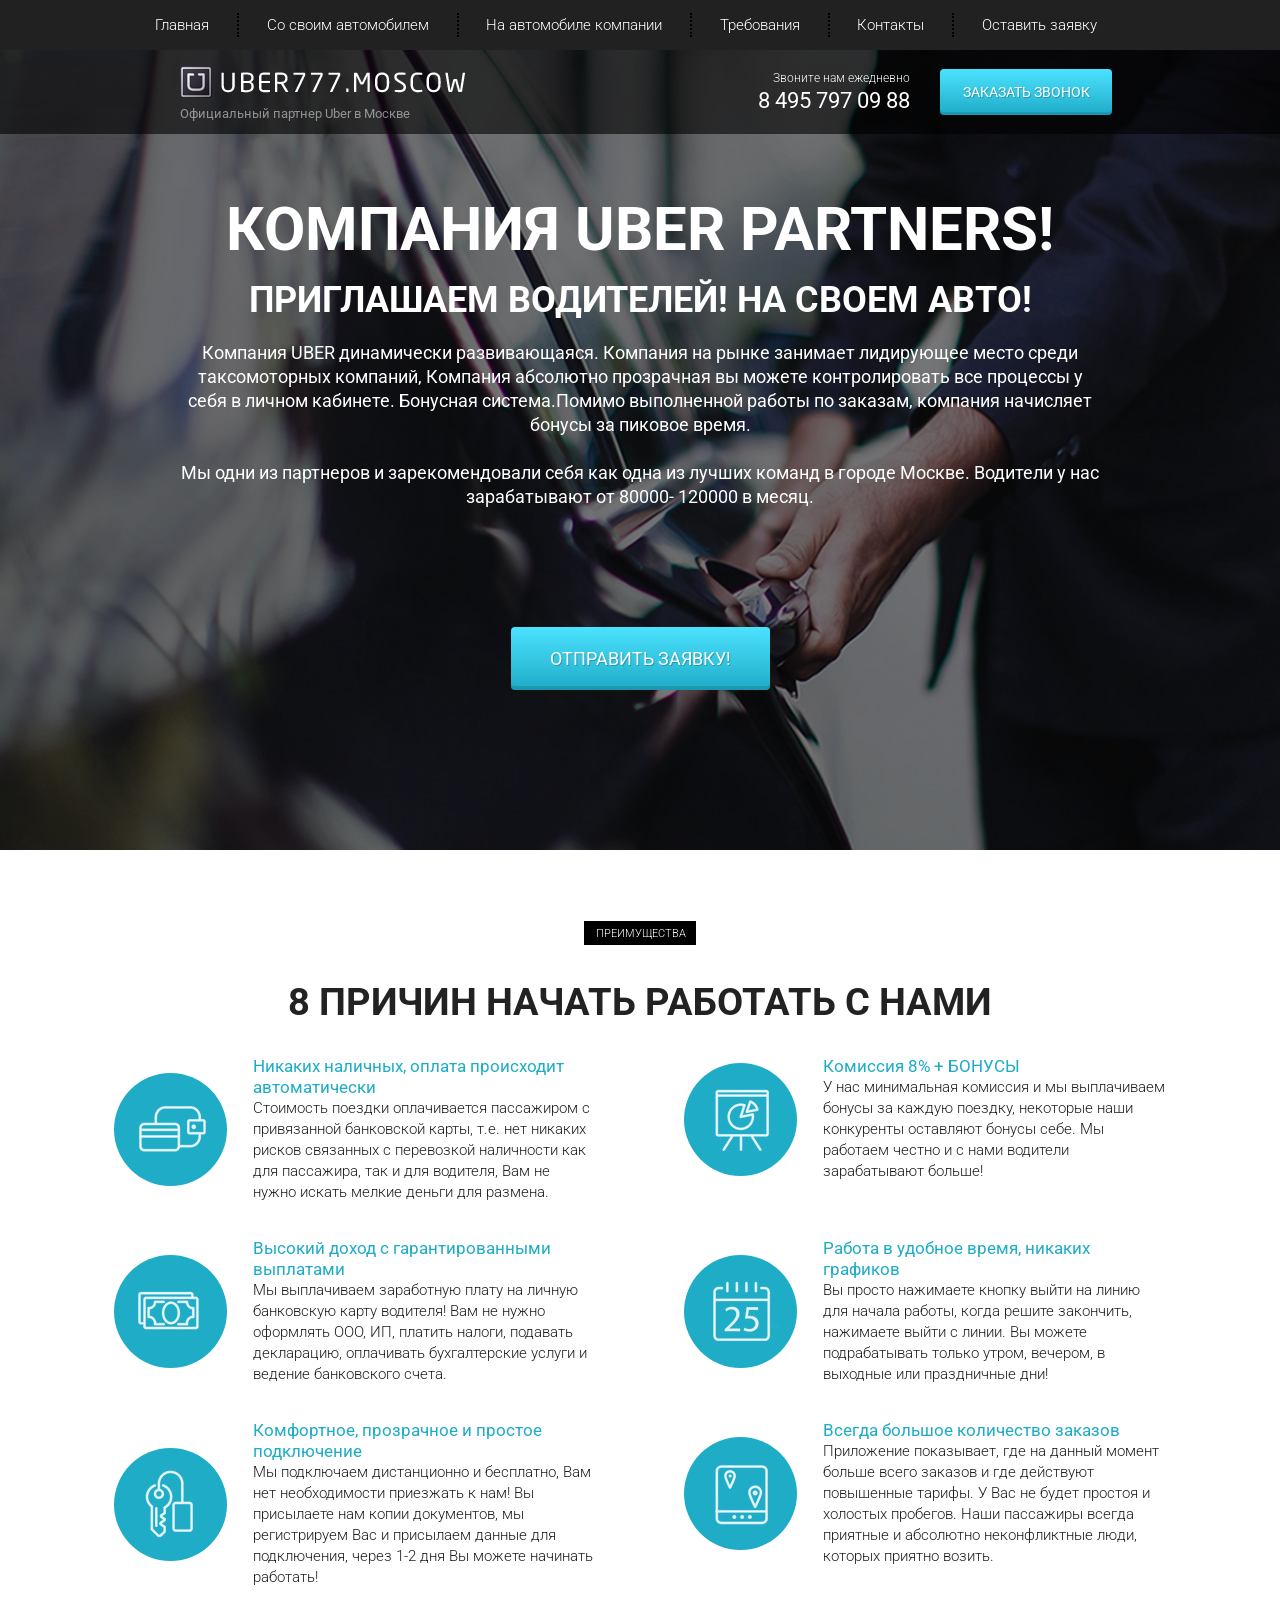
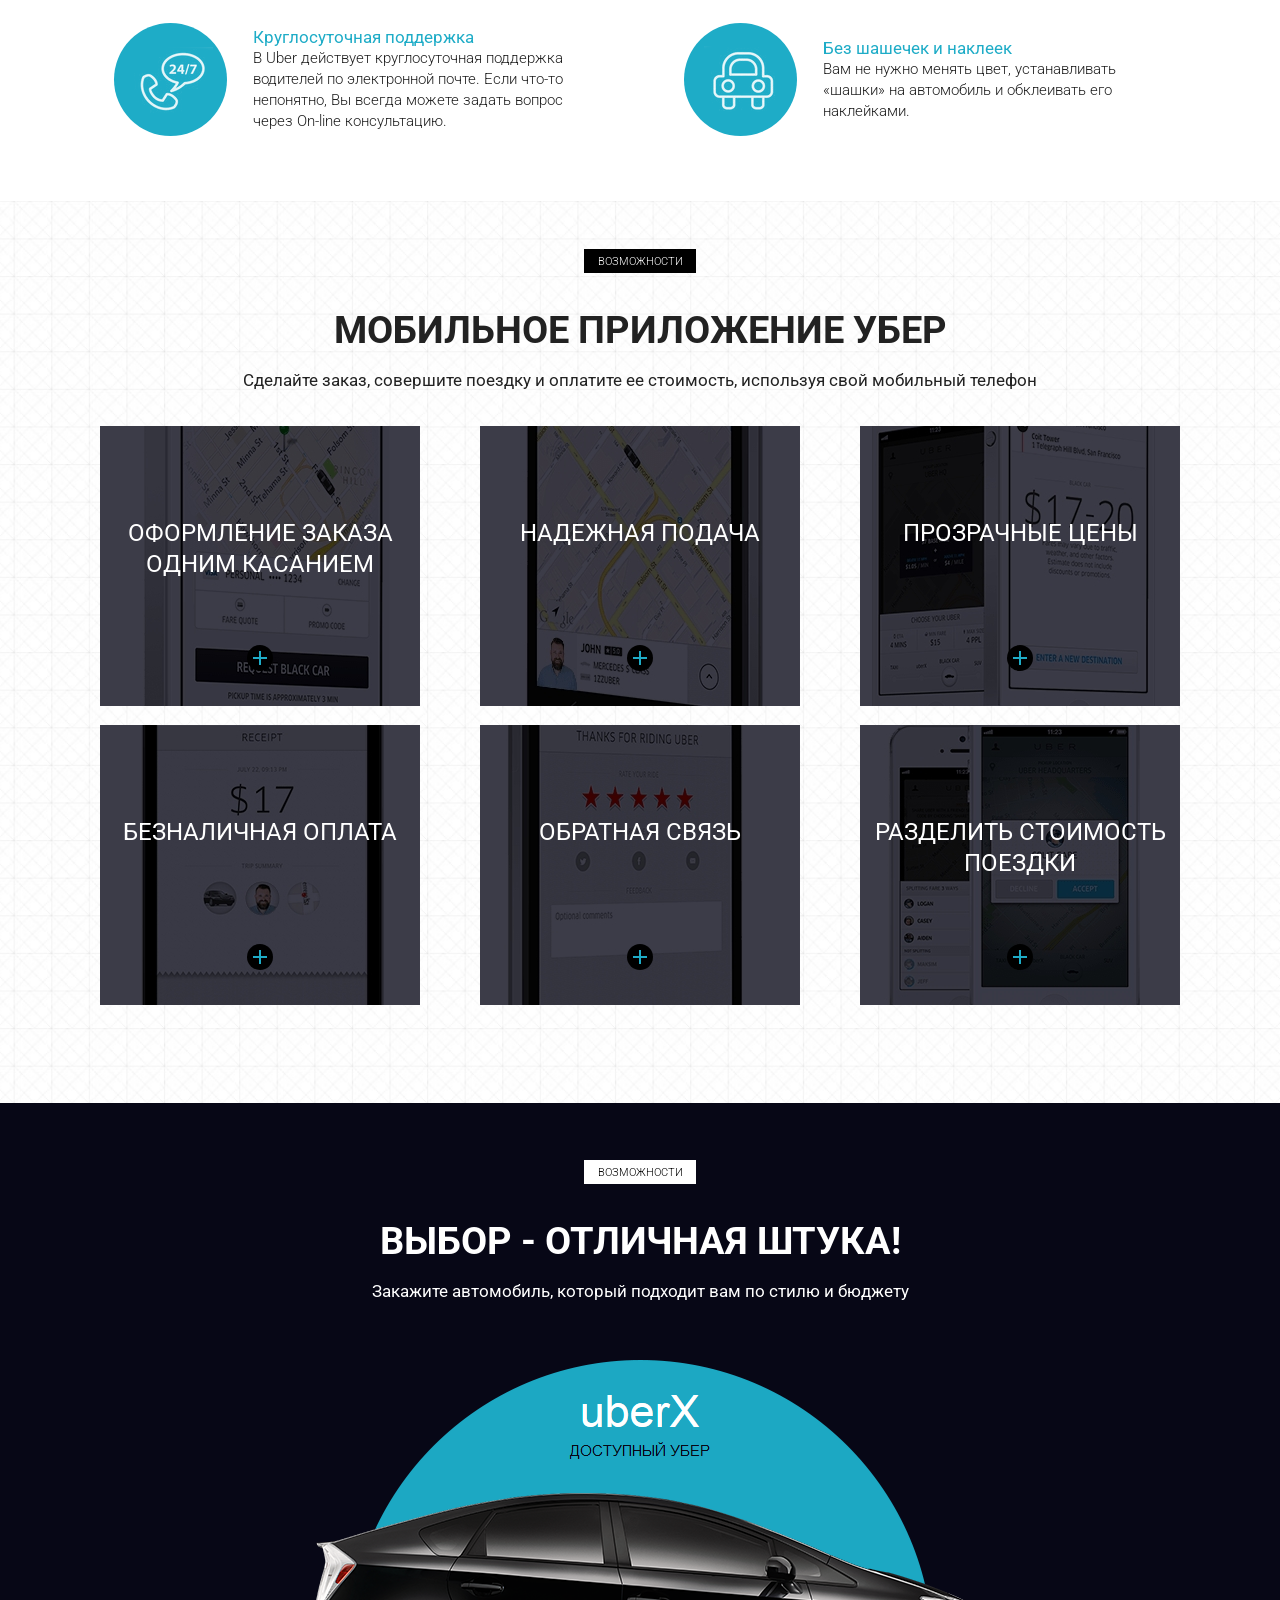
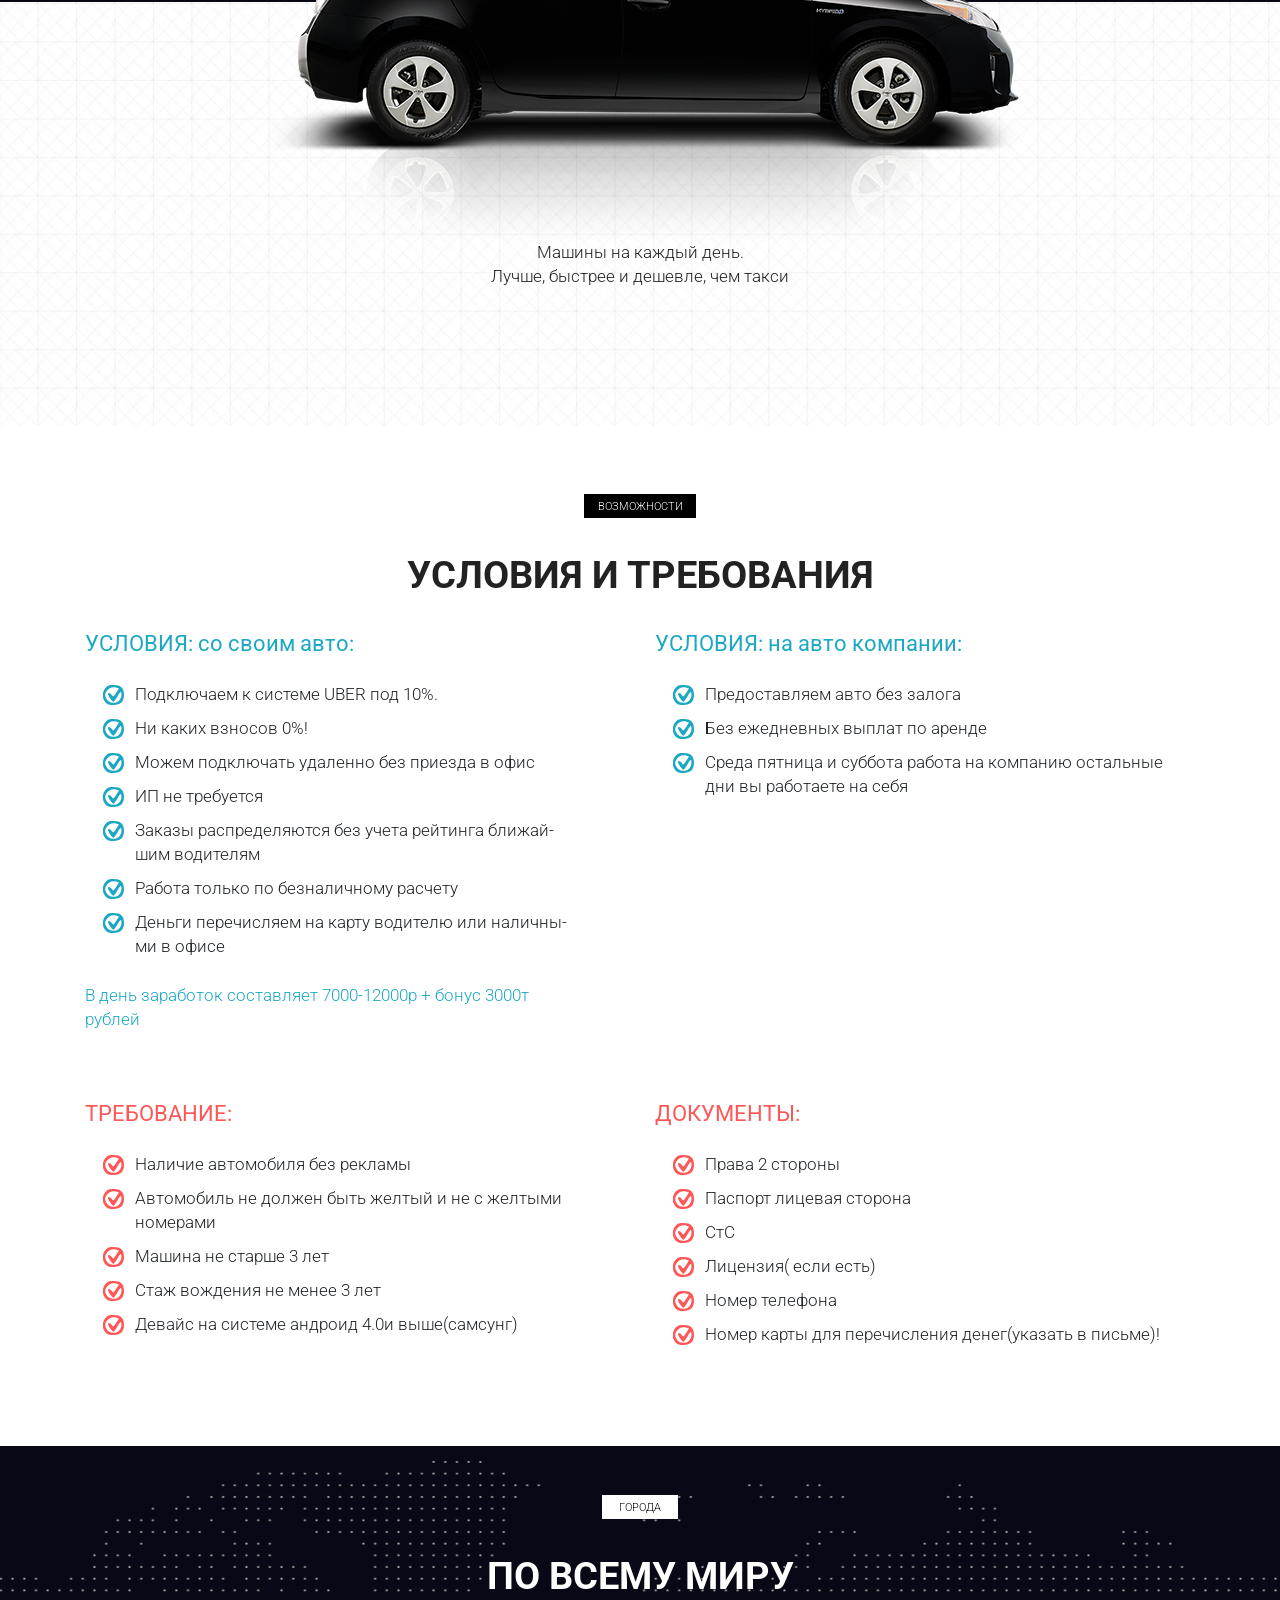
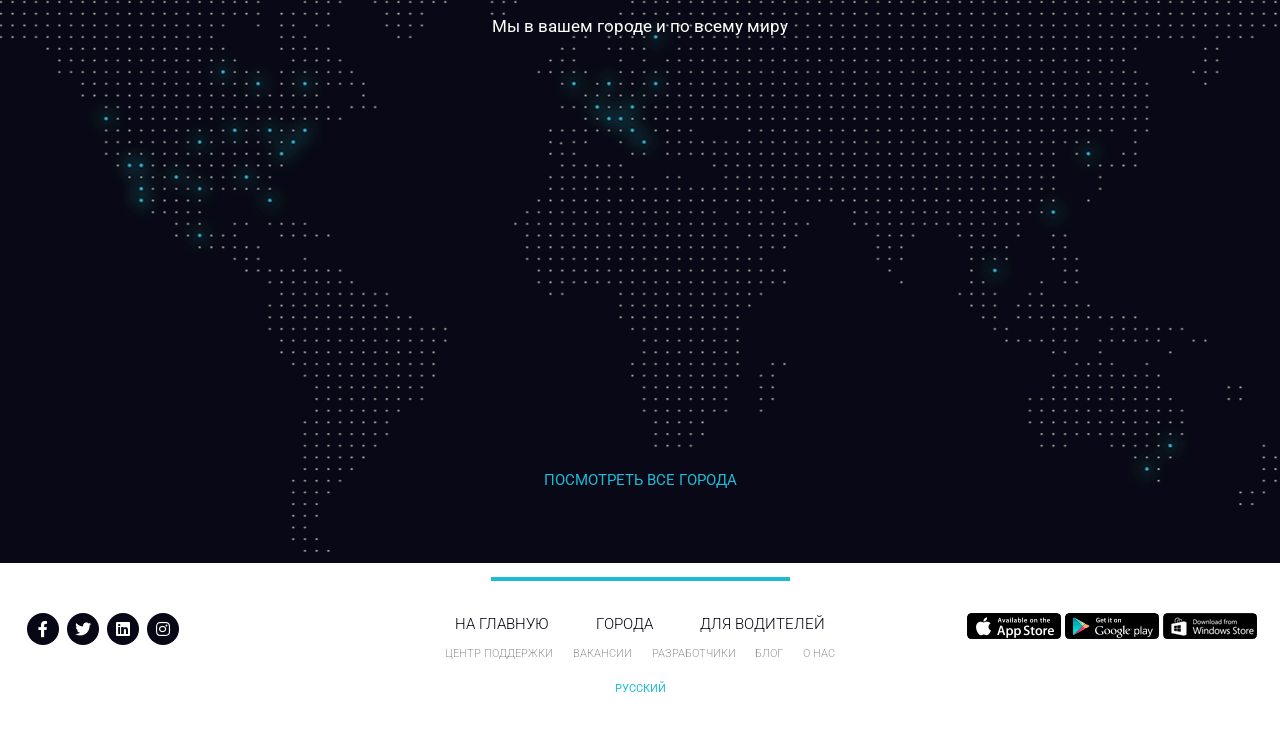
==== ubermoscow/index.html @ c1f68ee1 "Upload Uber Moscow project" ====
<!DOCTYPE html>
<html lang="ru">
<head>
    <meta charset="UTF-8">
    <meta name="viewport" content="width=device-width, initial-scale=1.0">
    <meta http-equiv="X-UA-Compatible" content="ie=edge">
    <title>Uber</title>
    <link rel="shortcut icon" href="..//icons/favicon.ico" type="image/x-icon">
    <link href="https://fonts.googleapis.com/css?family=Roboto:300,400,700&amp;subset=cyrillic-ext" rel="stylesheet">
    <link rel="stylesheet" href="css/bootstrap-reboot.min.css">
    <link rel="stylesheet" href="css/bootstrap-grid.min.css">
    <link rel="stylesheet" href="https://use.fontawesome.com/releases/v5.8.2/css/all.css" integrity="sha384-oS3vJWv+0UjzBfQzYUhtDYW+Pj2yciDJxpsK1OYPAYjqT085Qq/1cq5FLXAZQ7Ay" crossorigin="anonymous">
    <link rel="stylesheet" href="css/style.min.css">
</head>
<body>
    <header>
        <nav>
            <div class="container">
                <ul class="menu">
                    <li class="menu_item"><a href="#" class="menu_link">Главная</a></li>
                    <li class="menu_item"><a href="#require" class="menu_link">Со своим автомобилем</a></li>
                    <li class="menu_item"><a href="#require" class="menu_link">На автомобиле компании</a></li>
                    <li class="menu_item"><a href="#" class="menu_link">Требования</a></li>
                    <li class="menu_item"><a href="#" class="menu_link">Контакты</a></li>
                    <li class="menu_item"><a href="#" class="menu_link">Оставить заявку</a></li>
                </ul>
            </div>
            <div class="hamburger">
                <span></span>
                <span></span>
                <span></span>
            </div>
        </nav>
        <div class="subheader">
            <div class="container">
                <div class="row">
                    <div class="col-6 col-md-4 offset-md-1">
                        <a href="#" class="subheader_logo"><img src="icons/logo.png" alt="logo"></a>
                        <div class="subheader_official">Официальный партнер Uber в Москве</div>
                    </div>
    
                    <div class="xs-hidden col-md-3 offset-md-1 col-xl-2 offset-xl-2">
                        <div class="subheader_call">Звоните нам ежедневно</div>
                        <a href="tel:84957970988" class="subheader_phone">8 495 797 09 88</a>
                    </div>
    
                    <div class="col-6 col-md-3">
                        <a href="tel:84957970988" class="xs-visible subheader_phone">8 495 797 09 88</a>
                        <button class="subheader_btn">заказать звонок</button>
                    </div>
                </div>
            </div>
        </div>
    </header>

    <section class="promo">
        <div class="container">
            <div class="row">
                <div class="col-md-12 offset-md-0 col-lg-10 offset-lg-1">
                    <h1 class="promo_header">КОМПАНИЯ UBER PARTNERS!</h1>
                    <h2 class="promo_subheader">ПРИГЛАШАЕМ ВОДИТЕЛЕЙ! НА СВОЕМ АВТО!</h2>
                    <div class="promo_descr">
                        Компания UBER  динамически развивающаяся. Компания на рынке занимает лидирующее место среди
                        таксомоторных компаний, Компания абсолютно прозрачная вы можете контролировать все процессы у себя в личном кабинете. Бонуcная система.Помимо выполненной работы по заказам, компания начисляет бонусы за
                        пиковое время.
                        <br><br>
                        Мы одни из партнеров и зарекомендовали себя как одна из лучших команд в городе Москве.  Водители у нас
                        зарабатывают от 80000- 120000 в месяц.
                    </div>
                    <button class="promo_btn">ОТПРАВИТЬ ЗАЯВКУ!</button>
                </div>
            </div>
        </div>
    </section>

    <section class="reasons">
        <div class="container">
            <div class="label">преимущества</div>
            <h2 class="title">8 причин начать работать с нами</h2>
            <div class="row">
                <div class="col-md-6">
                    <div class="reasons_block">
                        <div class="reasons_round">
                            <img src="icons/reasons/reason_1.png" alt="reason">
                        </div>
                        <div class="reasons_descr">
                            <div class="reasons_subtitle">Никаких наличных, оплата происходит автоматически</div>
                            <div class="reasons_text">
                                Стоимость поездки оплачивается пассажиром с привязанной банковской карты, т.е. нет никаких рисков связанных с перевозкой наличности как для пассажира, так и для водителя, Вам не нужно искать мелкие деньги для размена.
                            </div>
                        </div>
                    </div>
                </div>
                <div class="col-md-6">
                    <div class="reasons_block">
                        <div class="reasons_round">
                            <img src="icons/reasons/reason_2.png" alt="reason">
                        </div>
                        <div class="reasons_descr">
                            <div class="reasons_subtitle">Комиссия 8% + БОНУСЫ</div>
                            <div class="reasons_text">
                                У нас минимальная комиссия и мы выплачиваем бонусы за каждую поездку, некоторые наши конкуренты оставляют бонусы себе. Мы работаем честно и с нами водители зарабатывают больше!
                            </div>
                        </div>
                    </div>
                </div>
                <div class="col-md-6">
                    <div class="reasons_block">
                        <div class="reasons_round">
                            <img src="icons/reasons/reason_3.png" alt="reason">
                        </div>
                        <div class="reasons_descr">
                            <div class="reasons_subtitle">Высокий доход с гарантированными выплатами</div>
                            <div class="reasons_text">
                                Мы выплачиваем заработную плату на личную банковскую карту водителя! Вам не нужно оформлять ООО, ИП, платить налоги, подавать декларацию, оплачивать бухгалтерские услуги и ведение банковского счета.
                            </div>
                        </div>
                    </div>
                </div>
                <div class="col-md-6">
                    <div class="reasons_block">
                        <div class="reasons_round">
                            <img src="icons/reasons/reason_4.png" alt="reason">
                        </div>
                        <div class="reasons_descr">
                            <div class="reasons_subtitle">Работа в удобное время, никаких графиков</div>
                            <div class="reasons_text">
                                Вы просто нажимаете кнопку выйти на линию для начала работы, когда решите закончить, нажимаете выйти с линии. Вы можете подрабатывать только утром, вечером, в выходные или праздничные дни!
                            </div>
                        </div>
                    </div>
                </div>
                <div class="col-md-6">
                    <div class="reasons_block">
                        <div class="reasons_round">
                            <img src="icons/reasons/reason_5.png" alt="reason">
                        </div>
                        <div class="reasons_descr">
                            <div class="reasons_subtitle">Комфортное, прозрачное и простое подключение</div>
                            <div class="reasons_text">
                                Мы подключаем дистанционно и бесплатно, Вам нет необходимости приезжать к нам! Вы присылаете нам копии документов, мы регистрируем Вас и присылаем данные для подключения, через 1-2 дня Вы можете начинать работать!
                            </div>
                        </div>
                    </div>
                </div>
                <div class="col-md-6">
                    <div class="reasons_block">
                        <div class="reasons_round">
                            <img src="icons/reasons/reason_6.png" alt="reason">
                        </div>
                        <div class="reasons_descr">
                            <div class="reasons_subtitle">Всегда большое количество заказов</div>
                            <div class="reasons_text">
                                Приложение показывает, где на данный момент больше всего заказов и где действуют повышенные тарифы. У Вас не будет простоя и холостых пробегов. Наши пассажиры всегда приятные и абсолютно неконфликтные люди, которых приятно возить.
                            </div>
                        </div>
                    </div>
                </div>
                <div class="col-md-6">
                    <div class="reasons_block">
                        <div class="reasons_round">
                            <img src="icons/reasons/reason_7.png" alt="reason">
                        </div>
                        <div class="reasons_descr">
                            <div class="reasons_subtitle">Круглосуточная поддержка</div>
                            <div class="reasons_text">
                                В Uber действует круглосуточная поддержка водителей по электронной почте. Если что-то непонятно, Вы всегда можете задать вопрос через On-line консультацию.
                            </div>
                        </div>
                    </div>
                </div>
                <div class="col-md-6">
                    <div class="reasons_block">
                        <div class="reasons_round">
                            <img src="icons/reasons/reason_8.png" alt="reason">
                        </div>
                        <div class="reasons_descr">
                            <div class="reasons_subtitle">Без шашечек и наклеек</div>
                            <div class="reasons_text">
                                Вам не нужно менять цвет, устанавливать «шашки» на автомобиль и обклеивать его наклейками.
                            </div>
                        </div>
                    </div>
                </div>
            </div>
        </div>
    </section>

    <section class="mobile">
        <div class="container">
            <div class="label">возможности</div>
            <h2 class="title">мобильное приложение убер</h2>
            <div class="subtitle">Сделайте заказ, совершите поездку и оплатите ее стоимость, используя свой мобильный телефон</div>

            <div class="row">
                <div class="col-md-6 col-lg-4">
                    <div class="mobile_item mobile_item_1">
                        <div class="mobile_item_subtitle">
                            оформление заказа одним касанием
                        </div>
                        <div class="mobile_item_plus"></div>
                    </div>
                </div>
                <div class="col-md-6 col-lg-4">
                    <div class="mobile_item mobile_item_2">
                        <div class="mobile_item_subtitle">
                            надежная подача
                        </div>
                        <div class="mobile_item_plus"></div>
                    </div>
                </div>
                <div class="col-md-6 col-lg-4">
                    <div class="mobile_item mobile_item_3">
                        <div class="mobile_item_subtitle">
                            прозрачные цены
                        </div>
                        <div class="mobile_item_plus"></div>
                    </div>
                </div>
                <div class="col-md-6 col-lg-4">
                    <div class="mobile_item mobile_item_4">
                        <div class="mobile_item_subtitle">
                            безналичная оплата
                        </div>
                        <div class="mobile_item_plus"></div>
                    </div>
                </div>
                <div class="col-md-6 col-lg-4">
                    <div class="mobile_item mobile_item_5">
                        <div class="mobile_item_subtitle">
                            обратная связь
                        </div>
                        <div class="mobile_item_plus"></div>
                    </div>
                </div>
                <div class="col-md-6 col-lg-4">
                    <div class="mobile_item mobile_item_6">
                        <div class="mobile_item_subtitle">
                            разделить стоимость поездки
                        </div>
                        <div class="mobile_item_plus"></div>
                    </div>
                </div>
            </div>
        </div>
    </section>

    <section class="choice">
        <div class="container">
            <div class="black"></div>
            <div class="label label_white">возможности</div>
            <h2 class="title title_white hidden-320">Выбор - отличная штука!</h2>
            <div class="subtitle subtitle_white hidden-320">Закажите автомобиль, который подходит вам по стилю и бюджету</div>

            <img src="img/car.png" alt="uber car" class="choice_img">
            <div class="choice_descr">
                Машины на каждый день.<br>
                Лучше, быстрее и дешевле, чем такси
            </div>
        </div>
    </section>

    <section class="require" id="require">
        <div class="container">
            <div class="label">возможности</div>
            <h2 class="title">условия и требования</h2>
        <div class="row">
            <div class="col-md-6">
                <div class="require_block">
                    <div class="require_title">
                        УСЛОВИЯ: со своим авто:
                    </div>
                    <ul class="require_list">
                        <li>Подключаем к системе UBER  под 10%.</li>
                        <li>
                            Ни каких взносов  0%!
                        </li>
                        <li>
                            Можем подключать удаленно без приезда в офис
                        </li>
                        <li>
                            ИП не требуется
                        </li>
                        <li>
                            Заказы распределяются без учета рейтинга ближай-<br>шим водителям
                        </li>
                        <li>
                            Работа только по безналичному расчету
                        </li>
                        <li>
                            Деньги перечисляем на карту водителю или наличны-<br>ми в офисе
                        </li>
                    </ul>
                    <div class="require_descr">
                        В день заработок составляет 7000-12000р + бонус 3000т<br> рублей
                    </div>
                </div>
            </div>
            <div class="col-md-6">
                <div class="require_block">
                    <div class="require_title">
                        УСЛОВИЯ: на авто компании:
                    </div>
                    <ul class="require_list">
                        <li>
                            Предоставляем авто без залога
                        </li>
                        <li>
                            Без ежедневных выплат по аренде
                        </li>
                        <li>
                            Среда пятница и суббота работа на компанию остальные дни вы работаете на себя
                        </li>
                    </ul>
                </div>
            </div>
            <div class="col-md-6">
                <div class="require_block require_block_nmb warning">
                    <div class="require_title">
                        ТРЕБОВАНИЕ:
                    </div>
                    <ul class="require_list">
                        <li>
                            Наличие автомобиля без рекламы
                        </li>
                        <li>
                            Автомобиль не должен быть желтый и не с желтыми номерами
                        </li>
                        <li>
                            Машина не старше 3 лет
                        </li>
                        <li>
                            Стаж вождения не менее 3 лет
                        </li>
                        <li>
                            Девайс на системе андроид 4.0и выше(самсунг)
                        </li>
                    </ul>
                </div>
            </div>
            <div class="col-md-6">
                <div class="require_block require_block_nmb warning">
                    <div class="require_title">
                        ДОКУМЕНТЫ:
                    </div>
                    <ul class="require_list">
                        <li>
                            Права 2 стороны
                        </li>
                        <li>
                            Паспорт лицевая сторона
                        </li>
                        <li>
                            СтС
                        </li>
                        <li>
                            Лицензия( если есть)
                        </li>
                        <li>
                            Номер телефона
                        </li>
                        <li>
                            Номер карты для перечисления денег(указать в письме)!
                        </li>
                    </ul>
                </div>
            </div>
        </div>
        </div>
    </section>

    <section class="world">
        <div class="container">
            <div class="label label_white label_min">города</div>
            <h2 class="title title_white">По всему миру</h2>
            <div class="subtitle subtitle_white">Мы в вашем городе и по всему миру</div>

            <a href="#" class="world_link">посмотреть все города</a>
        </div>
    </section>

    <footer>
        <div class="footer_divider"></div>
        <div class="footer_wrapper">
            <!-- Если не оборачивать каждый блок в обертку - получится криво -->
            <div>
                <div class="footer_social">
                    <a href="#" class="footer_social_item">
                        <i class="fab fa-facebook-f"></i>
                    </a>
                    <a href="#" class="footer_social_item">
                        <i class="fab fa-twitter"></i>
                    </a>
                    <a href="#" class="footer_social_item">
                        <i class="fab fa-linkedin"></i>
                    </a>
                    <a href="#" class="footer_social_item">
                        <i class="fab fa-instagram"></i>
                    </a>
                </div>
            </div>
            <div>
                <div class="footer_links">
                    <div class="footer_links_main">
                        <a href="#">на главную</a>
                        <a href="#">города</a>
                        <a href="#">для водителей</a>
                    </div>
                    <div class="footer_links_sub">
                        <a href="#">центр поддержки</a>
                        <a href="#">вакансии</a>
                        <a href="#">разработчики</a>
                        <a href="#">блог</a>
                        <a href="#">о нас</a>
                    </div>
                    <a href="#" class="footer_links_lang">Русский</a>
                </div>
            </div>
            <div>
                <div class="footer_mobile">
                    <a href="#">
                        <img src="img/app_store.png" alt="App Store">
                    </a>
                    <a href="#">
                        <img src="img/google_play.png" alt="Google play">
                    </a>
                    <a href="#">
                        <img src="img/windows_store.png" alt="Windows store">
                    </a>
                </div>
            </div>
        </div>
    </footer>

    <script src="js/script.js"></script>
</body>
</html>
---- ubermoscow/css/style.min.css ----
*{font-family:'Roboto', sans-serif}header{position:relative;height:50px}nav{position:fixed;width:100%;height:50px;background-color:#212121;z-index:5}.hamburger{display:none}.menu{display:-webkit-box;display:-ms-flexbox;display:flex;-webkit-box-pack:justify;-ms-flex-pack:justify;justify-content:space-between;padding:13px 70px;margin:0;list-style-type:none}.menu_link{color:#ffffff;font-size:15px;font-weight:300}.menu_link:hover{text-decoration:none;color:#1eacc7}.menu_item{border-right:2px dotted black;padding-right:28px}.menu_item:last-child{border-right:none}.subheader{position:absolute;top:50px;width:100%;height:84px;background-color:rgba(0,0,0,0.6)}.subheader_logo{display:block;max-width:100%;margin-top:16px}.subheader_official{margin-top:6px;opacity:0.5;color:#ffffff;font-size:13px;font-weight:400}.subheader_call{color:#ffffff;font-size:12px;font-weight:300;margin-top:19px;text-align:right}.subheader_phone{display:block;margin-top:8px;color:#ffffff;font-size:22px;font-weight:400;text-transform:uppercase;text-align:right;line-height:12px}.subheader_phone:hover{text-decoration:none;color:#fff}.subheader_btn{margin-top:19px;width:172px;height:46px;-webkit-box-shadow:inset 0 -3px 0 rgba(0,0,0,0.12);box-shadow:inset 0 -3px 0 rgba(0,0,0,0.12);border:none;border-radius:4px;background-image:-webkit-gradient(linear, left bottom, left top, from(#1eacc7), to(#4ce2ff));background-image:linear-gradient(to top, #1eacc7 0%, #4ce2ff 100%);text-shadow:1px 1px 0 rgba(0,0,0,0.21);color:#ffffff;font-size:14px;font-weight:400;text-transform:uppercase}.subheader_btn:hover{background-image:none;background-color:#1eacc7}.promo{min-height:800px;background:url("../img/bg/main_bg.jpg") center center/cover no-repeat;padding:150px 0 135px 0}.promo_header{color:#ffffff;font-weight:700;text-transform:uppercase;font-size:60px;line-height:60px;margin:0;text-align:center}.promo_subheader{color:#ffffff;font-weight:700;text-transform:uppercase;font-size:36px;line-height:36px;margin:0;margin-top:22px;text-align:center}.promo_descr{color:#ffffff;font-size:18px;font-weight:400;line-height:24px;text-align:center;margin-top:23px}.promo_btn{display:block;margin:118px auto 0 auto;width:259px;height:63px;-webkit-box-shadow:inset 0 -4px 0 rgba(0,0,0,0.12);box-shadow:inset 0 -4px 0 rgba(0,0,0,0.12);border:none;border-radius:4px;background-image:-webkit-gradient(linear, left bottom, left top, from(#1eacc7), to(#4ce2ff));background-image:linear-gradient(to top, #1eacc7 0%, #4ce2ff 100%);text-shadow:1px 1px 0 rgba(0,0,0,0.21);color:#ffffff;font-size:18px;font-weight:400;text-transform:uppercase}.promo_btn:hover{background-image:none;background-color:#1eacc7}.reasons{padding:71px 0 65px 0}.reasons_block{display:-webkit-box;display:-ms-flexbox;display:flex;-webkit-box-pack:center;-ms-flex-pack:center;justify-content:center;-webkit-box-align:center;-ms-flex-align:center;align-items:center;margin-top:35px}.reasons_round{display:-webkit-box;display:-ms-flexbox;display:flex;-webkit-box-pack:center;-ms-flex-pack:center;justify-content:center;-webkit-box-align:center;-ms-flex-align:center;align-items:center;margin-right:26px;width:113px;height:113px;background-color:#1eacc7;border-radius:100%}.reasons_descr{width:343px}.reasons_subtitle{line-height:21px;color:#1eacc7;font-size:17px;font-weight:400}.reasons_text{color:#202020;font-size:15px;font-weight:300;line-height:21px}.label{position:relative;margin:0 auto;height:24px;width:112px;padding:5px 12px;background-color:#000000;color:#ffffff;font-size:11px;font-weight:300;text-transform:uppercase;text-align:center;z-index:2}.label_white{background-color:#fff;color:#000}.label_min{width:76px}.title{position:relative;margin-bottom:0;margin-top:38px;color:#222222;font-size:38px;line-height:38px;font-weight:700;text-transform:uppercase;text-align:center;z-index:2}.title_white{color:#fff}.subtitle{position:relative;margin-top:19px;color:#222222;font-size:17px;font-weight:400;text-align:center;z-index:2}.subtitle_white{color:#fff}.mobile{min-height:864px;padding:48px 0 79px 0;background:url("../img/bg/mobile_app.png") center center/cover no-repeat}.mobile .row{margin-top:32px}.mobile_item{position:relative;width:320px;height:280px;margin:0 auto;margin-bottom:19px;padding-top:92px}.mobile_item_1{background:url("../img/bg/mobile_screen_1.jpg") center center/cover no-repeat}.mobile_item_2{background:url("../img/bg/mobile_screen_2.jpg") center center/cover no-repeat}.mobile_item_3{background:url("../img/bg/mobile_screen_3.jpg") center center/cover no-repeat}.mobile_item_4{background:url("../img/bg/mobile_screen_4.jpg") center center/cover no-repeat}.mobile_item_5{background:url("../img/bg/mobile_screen_5.jpg") center center/cover no-repeat}.mobile_item_6{background:url("../img/bg/mobile_screen_6.jpg") center center/cover no-repeat}.mobile_item_subtitle{color:#ffffff;font-size:24px;font-weight:400;line-height:31px;text-transform:uppercase;text-align:center}.mobile_item_plus{display:-webkit-box;display:-ms-flexbox;display:flex;-webkit-box-pack:center;-ms-flex-pack:center;justify-content:center;-webkit-box-align:center;-ms-flex-align:center;align-items:center;position:absolute;bottom:35px;left:50%;-webkit-transform:translateX(-50%);transform:translateX(-50%);width:26px;height:26px;background-color:#000000;margin:0 auto;border-radius:100%;cursor:pointer}.mobile_item_plus:before{content:'';display:block;width:14px;height:2px;background-color:#1eacc7;-webkit-transition:0.3s all;transition:0.3s all}.mobile_item_plus:after{content:'';position:absolute;left:50%;-webkit-transform:translateX(-50%);transform:translateX(-50%);display:block;height:14px;width:2px;background-color:#1eacc7;-webkit-transition:0.3s all;transition:0.3s all}.mobile_item_plus:hover:before,.mobile_item_plus:hover:after{background-color:#ff5656}.choice{position:relative;min-height:895px;padding:57px 0 138px 0;background:url("../img/bg/mobile_app.png") center center/cover no-repeat}.choice_img{position:relative;display:block;margin:56px auto 0 auto;z-index:2}.choice_descr{text-align:center;color:#222222;font-size:17px;font-weight:300;line-height:24px}.choice .black{position:absolute;top:0;left:0;height:499px;width:100%;background-color:#070716;z-index:1}.require{padding:68px 0 84px 0}.require_block{margin:33px 0}.require_block_nmb{margin-bottom:0px}.require_title{color:#1ca8c3;font-size:22px;font-weight:400}.require_list{list-style-type:none;padding-left:50px;margin-top:22px}.require_list li{position:relative;font-size:17px;font-weight:300;line-height:24px;margin-bottom:10px}.require_list li:before{content:'';display:block;position:absolute;left:-32px;top:3px;width:21px;height:20px;background:url("../icons/check_blue.svg") center center/cover no-repeat}.require_descr{margin-top:25px;font-size:17px;font-weight:300;line-height:24px;color:#1ca8c3}.require .warning .require_title{color:#ff5656}.require .warning .require_list li:before{background:url("../icons/check_red.svg") center center/cover no-repeat}.world{position:relative;min-height:717px;padding:49px 0;background:url("../img/bg/map.jpg") center center/cover no-repeat}.world_link{position:absolute;left:50%;-webkit-transform:translateX(-50%);transform:translateX(-50%);bottom:49px;text-align:center;font-size:15px;font-weight:400;line-height:68px;text-transform:uppercase;color:#1fbad6}.world_link:hover{text-decoration:none;color:#fff}footer{padding:14px 23px 39px 23px}footer a:hover{text-decoration:none}.footer_divider{width:299px;height:4px;background-color:#1fbad6;margin:0 auto}.footer_wrapper{display:-webkit-box;display:-ms-flexbox;display:flex;-webkit-box-pack:justify;-ms-flex-pack:justify;justify-content:space-between;-webkit-box-align:start;-ms-flex-align:start;align-items:flex-start;padding-top:32px}.footer_wrapper>div{width:33%}.footer_wrapper>div:nth-child(3){display:-webkit-box;display:-ms-flexbox;display:flex;-webkit-box-pack:end;-ms-flex-pack:end;justify-content:flex-end}.footer_social{width:160px;display:-webkit-box;display:-ms-flexbox;display:flex;-webkit-box-pack:justify;-ms-flex-pack:justify;justify-content:space-between}.footer_social_item{display:-webkit-box;display:-ms-flexbox;display:flex;-webkit-box-pack:center;-ms-flex-pack:center;justify-content:center;-webkit-box-align:center;-ms-flex-align:center;align-items:center;margin:0 4px;width:32px;height:32px;background-color:#070716;border-radius:100%}.footer_social_item i{color:#fff}.footer_links{width:390px;margin:0 auto}.footer_links_main{display:-webkit-box;display:-ms-flexbox;display:flex;-webkit-box-pack:justify;-ms-flex-pack:justify;justify-content:space-between;padding:0 10px}.footer_links_main a{color:#070716;font-size:15px;font-weight:300;text-transform:uppercase}.footer_links_sub{display:-webkit-box;display:-ms-flexbox;display:flex;-webkit-box-pack:justify;-ms-flex-pack:justify;justify-content:space-between;margin-top:10px}.footer_links_sub a{color:#999999;font-size:11px;font-weight:300;text-transform:uppercase}.footer_links_lang{display:block;margin:0 auto;color:#1fbad6;font-size:11px;font-weight:400;margin-top:19px;text-transform:uppercase;text-align:center}.xs-visible{display:none}@media (max-width: 1200px){.menu_item{padding-right:20px}.menu_link{font-size:13px}.promo_header{font-size:50px}.reasons_block{-webkit-box-align:start;-ms-flex-align:start;align-items:flex-start}.reasons_descr{width:300px}.mobile_item{width:290px}.mobile_item_subtitle{font-size:22px}.choice{padding:55px 0;min-height:840px}.require br{display:none}.footer_wrapper>div{width:50%}.footer_wrapper>div:nth-child(1){width:25%}.footer_wrapper>div:nth-child(3){width:25%;display:-webkit-box;display:-ms-flexbox;display:flex;-webkit-box-pack:end;-ms-flex-pack:end;justify-content:flex-end}.footer_mobile{display:-webkit-box;display:-ms-flexbox;display:flex}.footer_mobile a{margin:0 3px}.footer_mobile a img{width:100%}}@media (max-width: 991px){.title{font-size:28px}.menu_item{padding-right:8px}.menu_link{font-size:10px}.subheader_logo img{width:100%}.subheader_official{font-size:11px}.subheader_phone{font-size:18px}.subheader_btn{margin-top:21px;height:40px;width:100%}.promo_header{font-size:40px}.promo_subheader{font-size:30px}.reasons_block{-webkit-box-orient:vertical;-webkit-box-direction:normal;-ms-flex-direction:column;flex-direction:column;-webkit-box-align:center;-ms-flex-align:center;align-items:center}.reasons_round{margin-right:0}.reasons_descr{width:300px;margin-top:20px}.choice{min-height:800px}.choice_img{width:100%}.world{min-height:650px}.footer_wrapper{-ms-flex-wrap:wrap;flex-wrap:wrap}.footer_wrapper>div{width:100%;display:-webkit-box;display:-ms-flexbox;display:flex;-webkit-box-pack:center;-ms-flex-pack:center;justify-content:center;margin-bottom:20px}.footer_wrapper>div:nth-child(1){width:100%}.footer_wrapper>div:nth-child(3){width:100%;-webkit-box-pack:center;-ms-flex-pack:center;justify-content:center}}@media (max-width: 767px){.title{margin-top:25px}.menu{position:fixed;-webkit-box-orient:vertical;-webkit-box-direction:normal;-ms-flex-direction:column;flex-direction:column;-webkit-box-pack:center;-ms-flex-pack:center;justify-content:center;-webkit-box-align:center;-ms-flex-align:center;align-items:center;top:0;left:-100%;width:50%;height:100vh;padding:20px 15px;background-color:rgba(0,0,0,0.8);-webkit-transition:0.6s all;transition:0.6s all}.menu_active{left:0}.menu_item{padding-right:0;border:none;margin:10px 0}.menu_link{font-size:20px}.hamburger{display:block;position:absolute;right:10px;top:50%;-webkit-transform:translateY(-50%);transform:translateY(-50%);width:26px;height:12px}.hamburger span{display:block;height:2px;width:100%;background-color:#fff;margin-bottom:2px;-webkit-transition:0.5s all;transition:0.5s all}.hamburger_active span{margin-bottom:-2px}.hamburger_active span:nth-child(1){-webkit-transform:translateY(3px) rotate(-45deg);transform:translateY(3px) rotate(-45deg)}.hamburger_active span:nth-child(2){display:none}.hamburger_active span:nth-child(3){-webkit-transform:translateY(3px) rotate(45deg);transform:translateY(3px) rotate(45deg)}.xs-hidden{display:none}.xs-visible{display:block}.subheader_phone{display:block;margin-top:10px;color:#ffffff;font-size:16px;font-weight:400;text-transform:uppercase;text-align:center}.subheader_btn{display:block;width:200px;height:40px;margin:0 auto;margin-top:10px}.promo_header{line-height:45px}.reasons{padding:40px 0}.reasons_descr{width:350px}.reasons_subtitle{text-align:center}.reasons_text{margin-top:10px}.mobile{padding:40px 0}.choice{min-height:600px;padding:40px 0}.require{padding:40px 0}.world{min-height:450px}}@media (max-width: 575px){nav{height:30px}header{height:30px}.title{font-size:16px;margin-top:15px;line-height:16px}.subtitle{font-size:14px;line-height:21px;margin-top:11px}.subheader{height:60px;top:30px}.subheader_official{display:none}.subheader_logo{margin-top:16px}.subheader_phone{font-size:12px;font-weight:400;text-transform:uppercase;margin-top:11px}.subheader_btn{width:110px;height:22px;font-size:9px;margin-top:6px}.subheader_btn:hover{background-image:-webkit-gradient(linear, left bottom, left top, from(#1eacc7), to(#4ce2ff));background-image:linear-gradient(to top, #1eacc7 0%, #4ce2ff 100%)}.promo{min-height:400px;padding:93px 0 35px 0}.promo_descr{display:none}.promo_header{font-size:30px;padding:0 24px;line-height:35px}.promo_subheader{font-size:20px;margin-top:33px;padding:0 10px;line-height:30px}.promo_btn{width:210px;height:50px;margin-top:72px;font-size:16px}.promo_btn:hover{background-image:-webkit-gradient(linear, left bottom, left top, from(#1eacc7), to(#4ce2ff));background-image:linear-gradient(to top, #1eacc7 0%, #4ce2ff 100%)}.menu{width:85%}.menu_item{width:100%;text-align:center;padding:5px 0}.menu_link{display:block}.hamburger_active span:nth-child(1){-webkit-transform:translateY(5px) rotate(-45deg);transform:translateY(5px) rotate(-45deg)}.hamburger_active span:nth-child(3){-webkit-transform:translateY(5px) rotate(45deg);transform:translateY(5px) rotate(45deg)}.reasons{padding:22px 0 36px 0}.reasons_block{margin-top:26px}.reasons_round{width:100px;height:100px}.reasons_descr{width:100%;margin-top:27px}.reasons_subtitle{font-size:16px;text-align:left}.reasons_text{margin-top:0}.mobile{padding:20px 0 40px 0}.mobile .row{margin-top:30px}.mobile_item{height:254px;padding:81px 40px 0 40px}.mobile_item_subtitle{font-size:18px;line-height:31px}.mobile_item_plus{bottom:28px}.mobile_item_plus:hover:before,.mobile_item_plus:hover:after{background-color:#1eacc7}.choice{padding:25px 0 33px 0;min-height:390px;background:#000}.choice_img{margin-top:35px}.choice_descr{margin-top:23px;color:#ffffff;font-size:17px;font-weight:300;line-height:24px}.choice .black{display:none}.hidden-320{display:none}.require{padding:25px}.require_block{margin:30px 0 0 0}.require_title{font-size:16px}.require_list{padding-left:30px;margin-top:5px}.require_list li{font-size:14px;margin-bottom:5px;line-height:20px}.require_descr{font-size:14px;margin-top:15px}.world{min-height:360px;padding:25px 0 30px 0}.world_link{width:200px;display:block;bottom:30px;line-height:15px}footer{padding:25px 0 20px 0}.footer_divider{width:253px;margin:0 auto}.footer_wrapper{padding-top:22px}.footer_wrapper>div{margin-bottom:20px}.footer_wrapper>div:nth-child(1){-webkit-box-ordinal-group:3;-ms-flex-order:2;order:2}.footer_wrapper>div:nth-child(2){-webkit-box-ordinal-group:2;-ms-flex-order:1;order:1}.footer_wrapper>div:nth-child(3){-webkit-box-ordinal-group:4;-ms-flex-order:3;order:3}.footer_links{width:290px}.footer_links_main{padding:0;font-size:14px}.footer_links_sub{-ms-flex-wrap:wrap;flex-wrap:wrap;-webkit-box-pack:center;-ms-flex-pack:center;justify-content:center}.footer_links_sub a{margin:0 7px}.footer_links_lang{margin-top:10px}}
/*# sourceMappingURL=style.min.css.map */
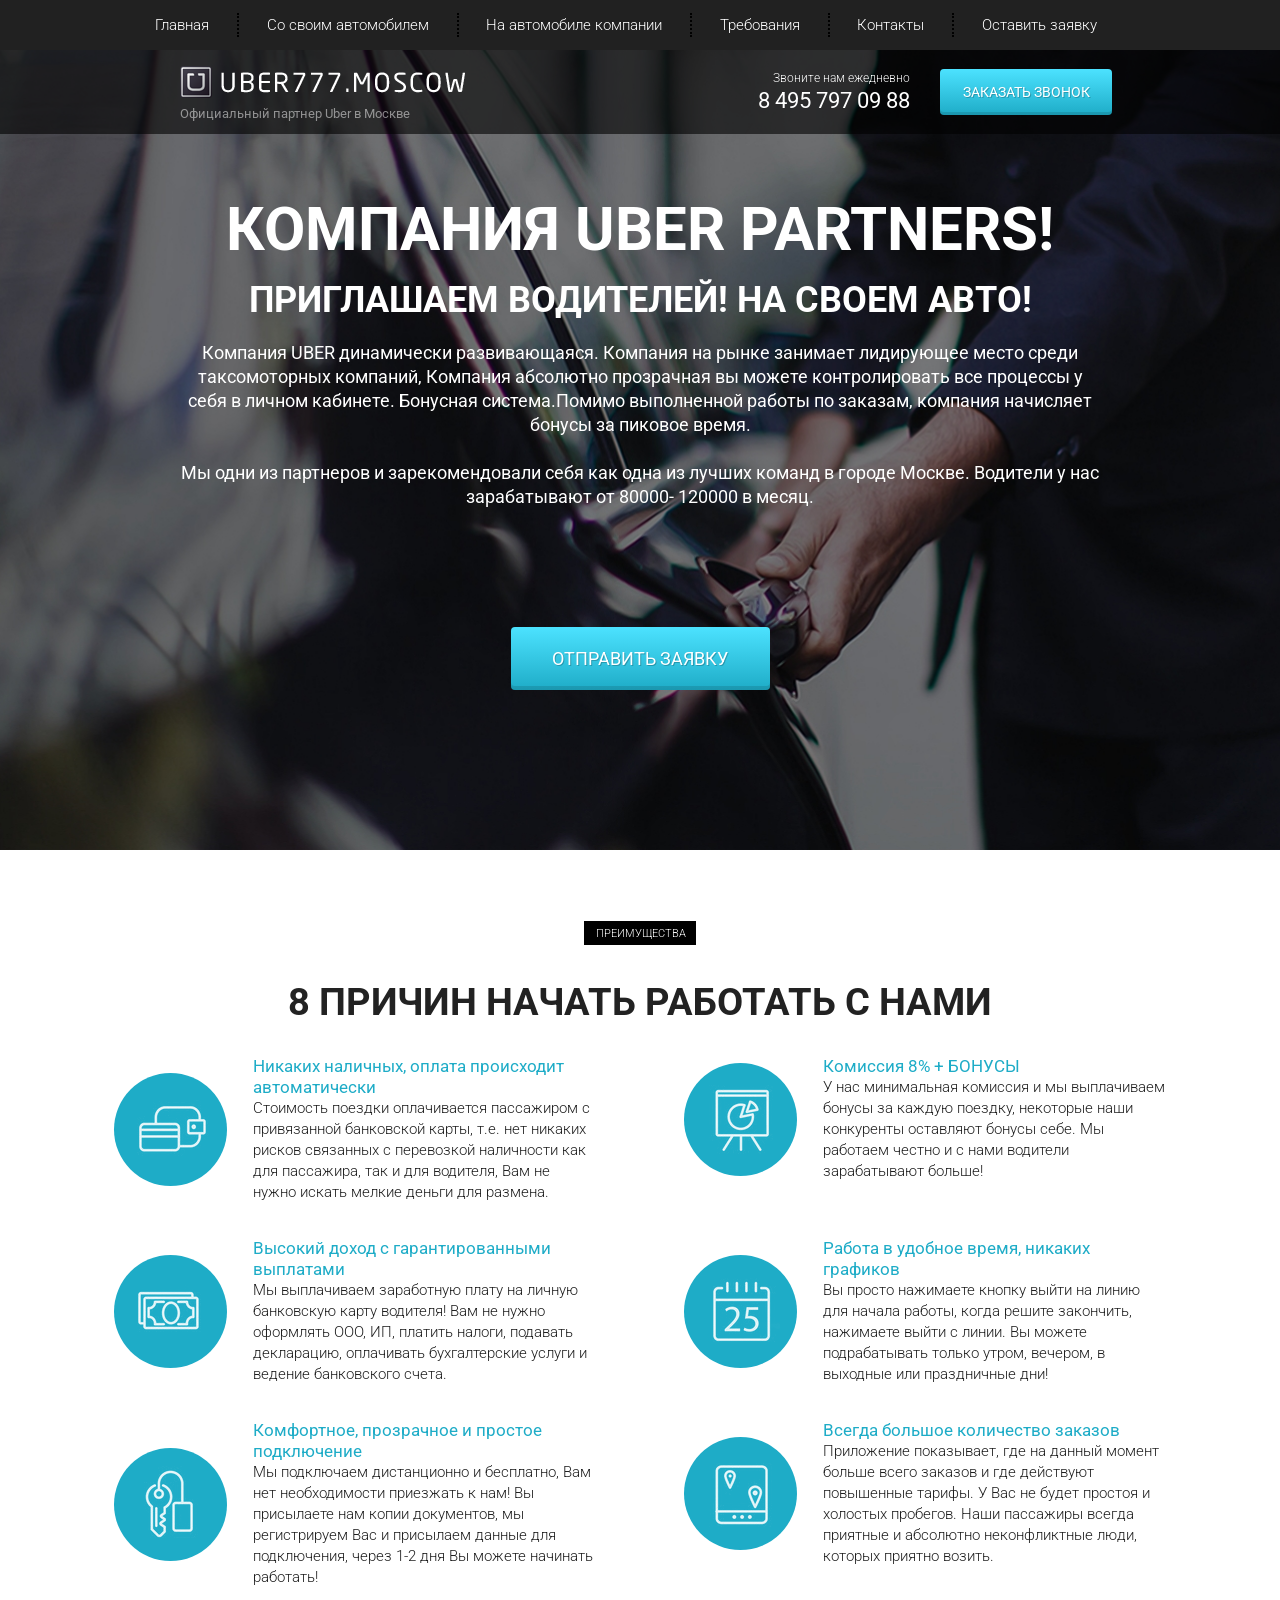
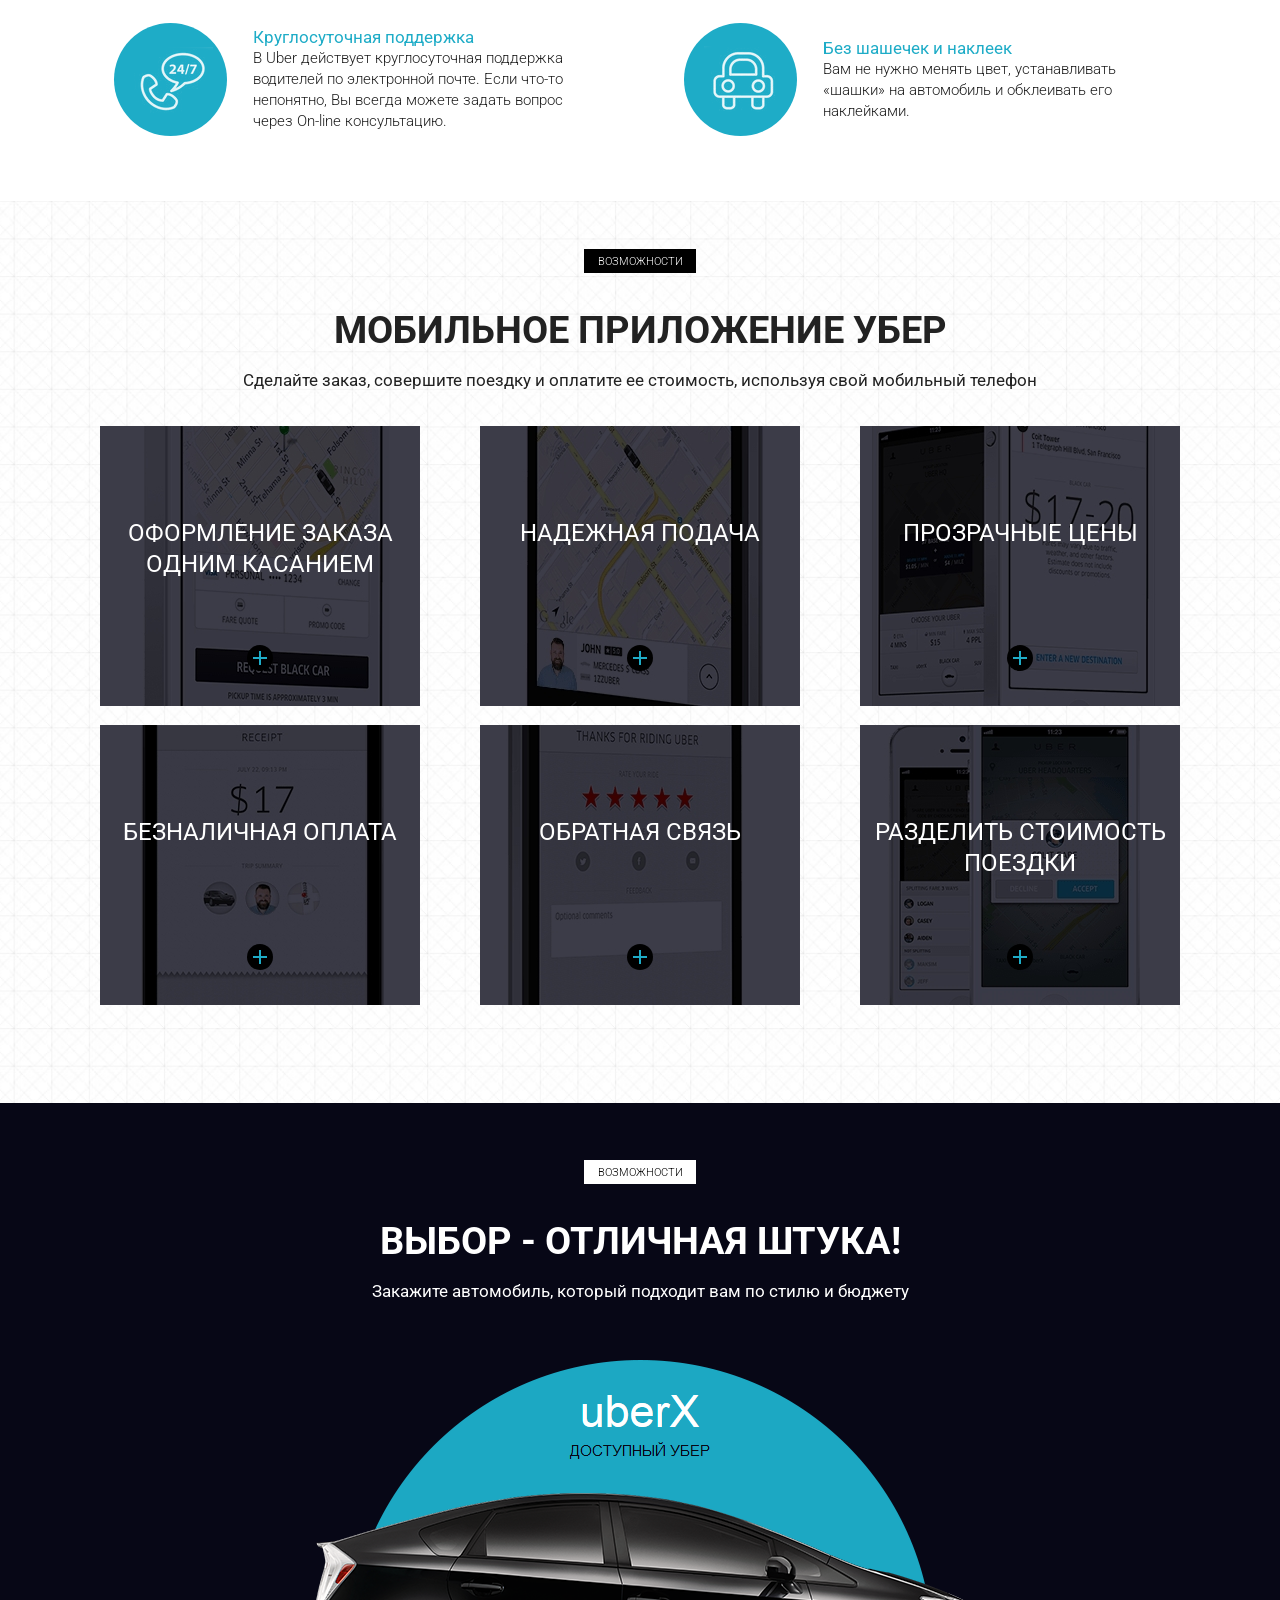
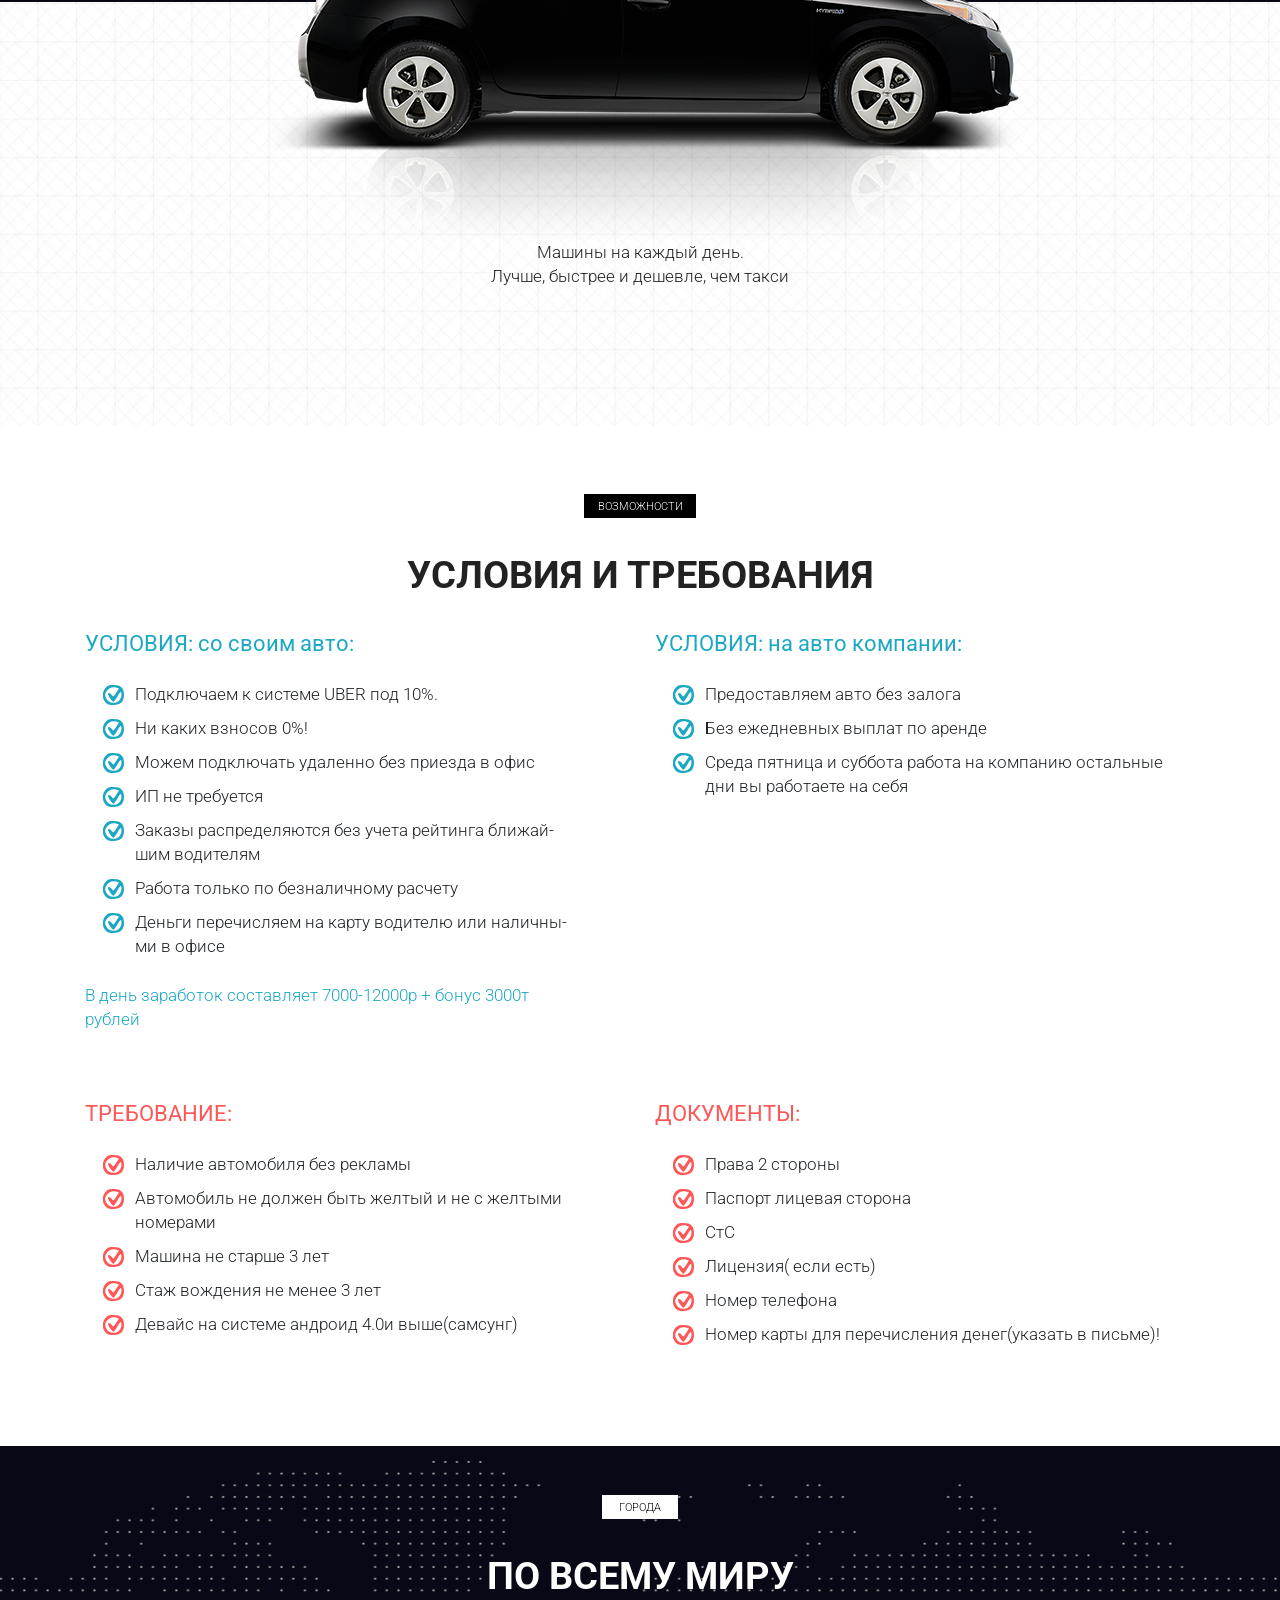
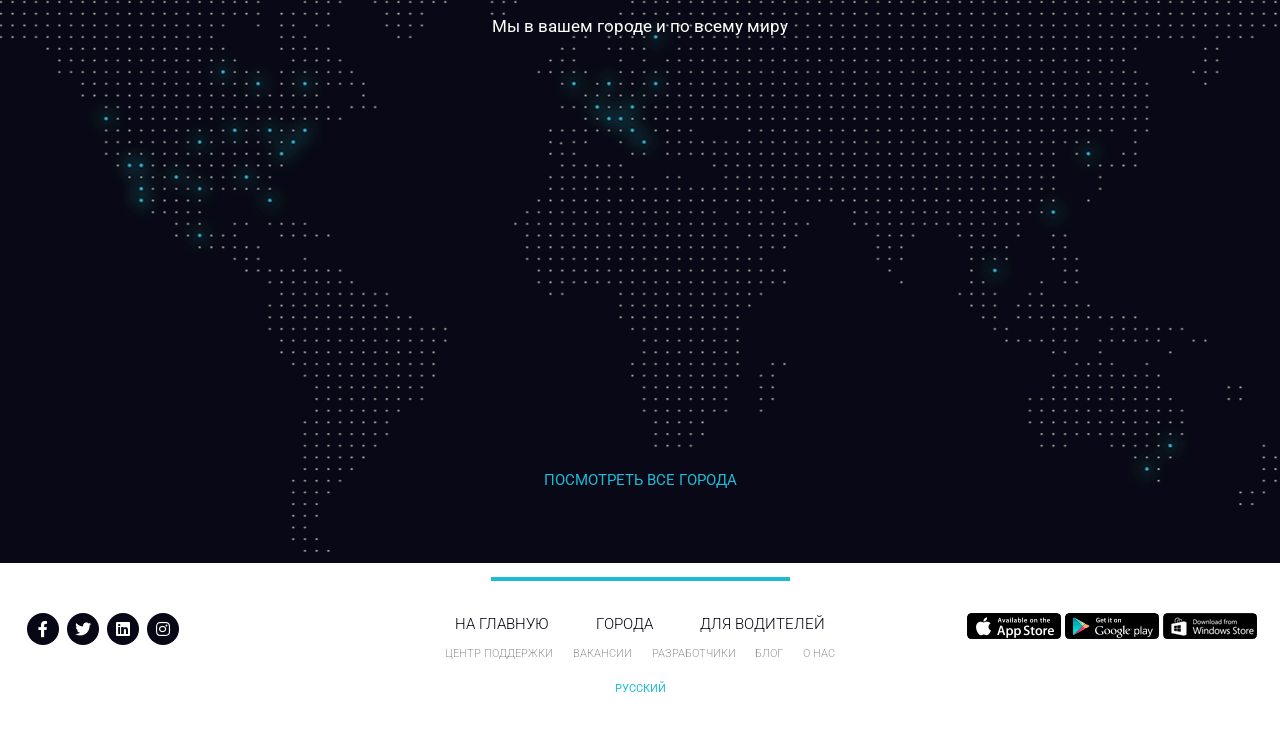
==== commit 1133b087: "Modify text in header" ====
--- a/ubermoscow/index.html
+++ b/ubermoscow/index.html
@@ -67,7 +67,7 @@
                         Мы одни из партнеров и зарекомендовали себя как одна из лучших команд в городе Москве.  Водители у нас
                         зарабатывают от 80000- 120000 в месяц.
                     </div>
-                    <button class="promo_btn">ОТПРАВИТЬ ЗАЯВКУ!</button>
+                    <button class="promo_btn">ОТПРАВИТЬ ЗАЯВКУ</button>
                 </div>
             </div>
         </div>
